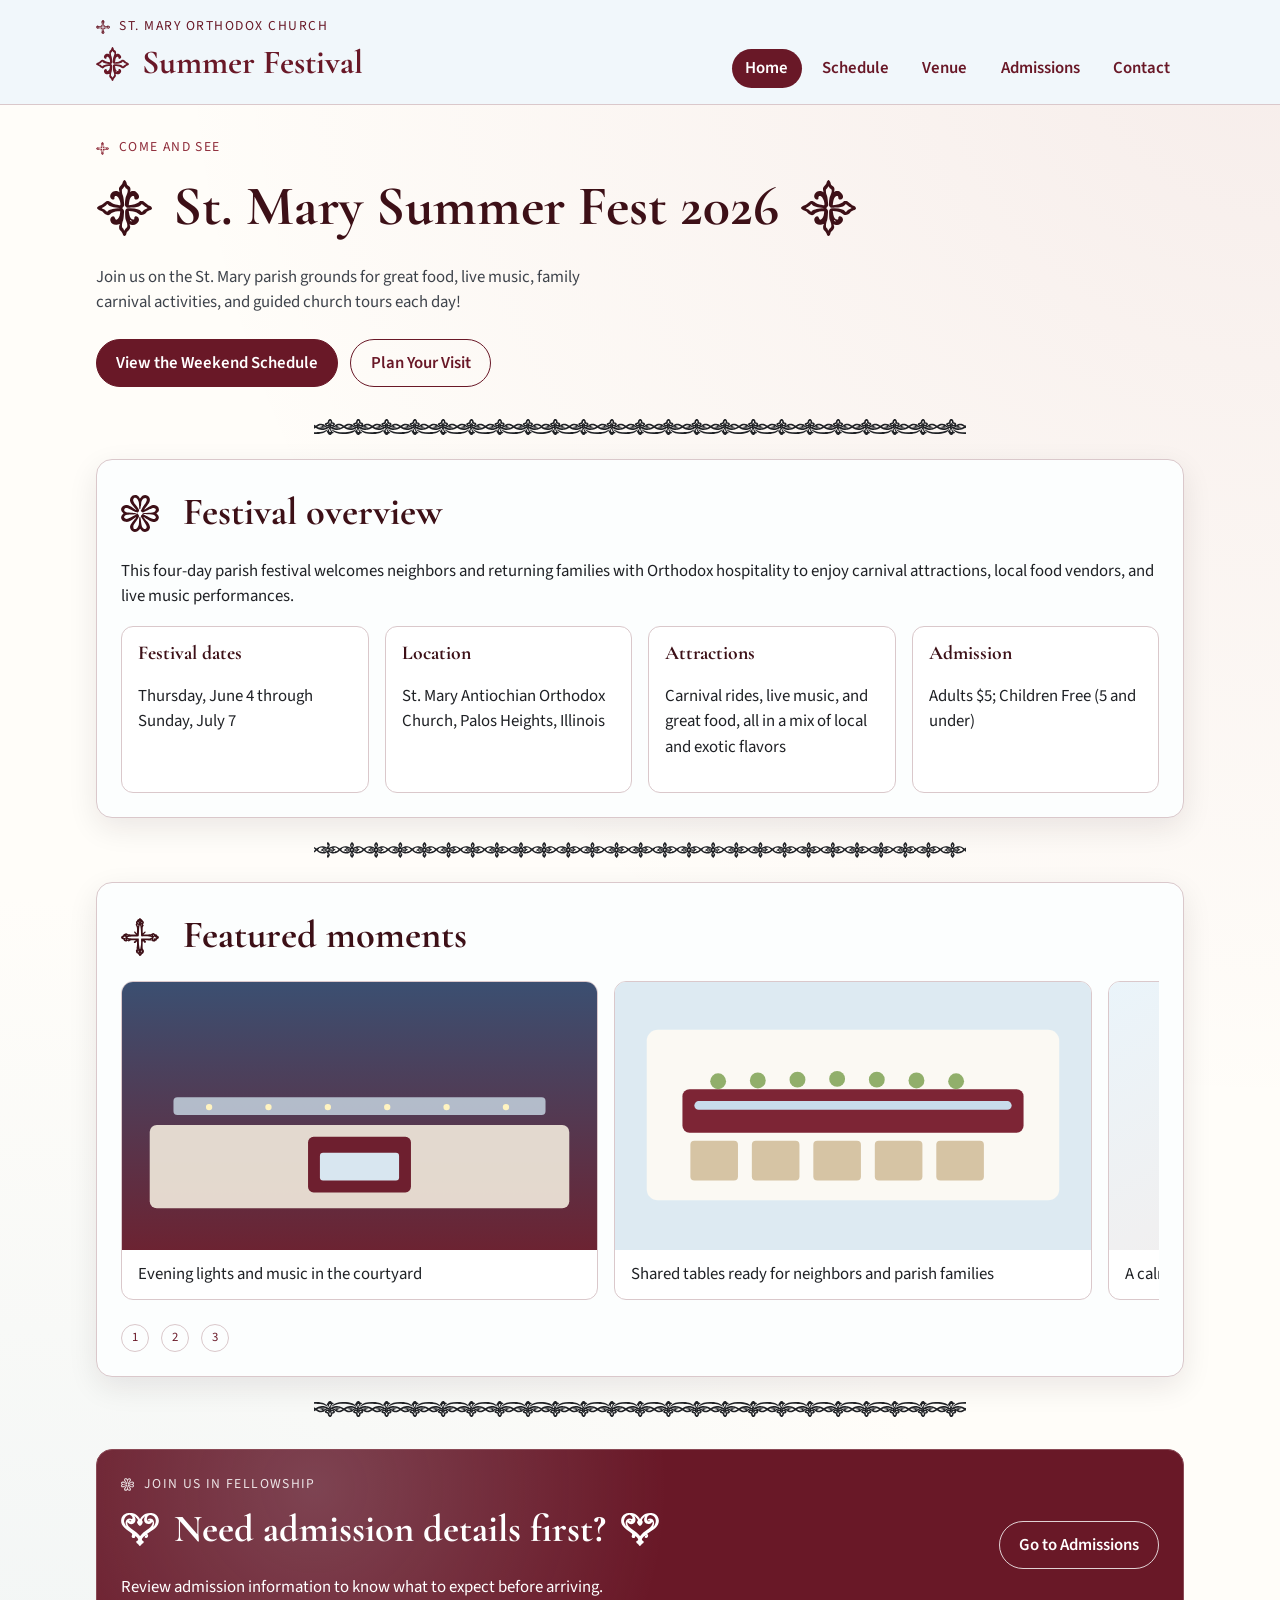
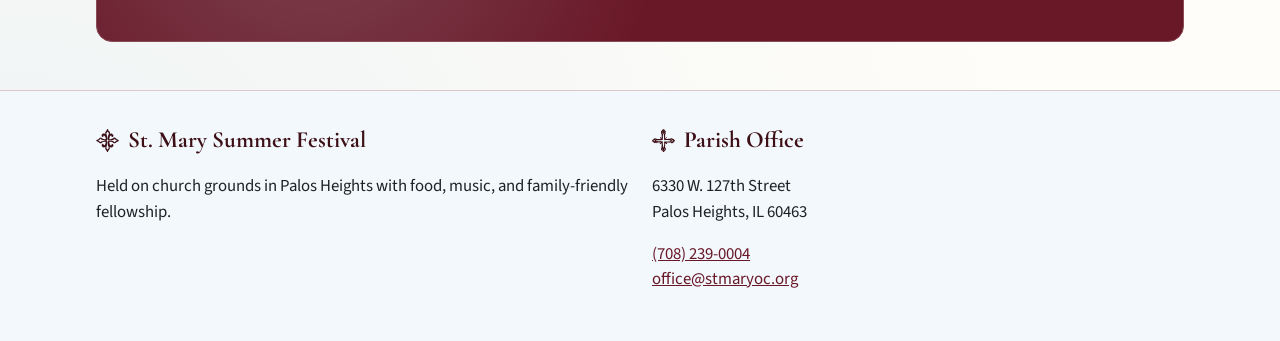
==== index.html @ a6213bba "v0.0.0: prerelease" ====
<!DOCTYPE html><html lang="en"> <head><meta charset="UTF-8"><meta name="viewport" content="width=device-width, initial-scale=1"><meta name="description" content="St. Mary Summer Festival in Orange County with food, music, and family activities."><title>St. Mary Summer Festival</title><link rel="stylesheet" href="/_astro/admissions.CMeT0r4Z.css"></head> <body> <a class="skip-link" href="#main-content">Skip to main content</a> <header class="site-header"> <div class="shell header-shell"> <a href="/" class="brand-lockup"> <span class="brand-kicker text-flourish text-flourish--prefix-only text-flourish--cross ornament-role-muted">
St. Mary Orthodox Church
</span> <span class="brand-name text-flourish text-flourish--prefix-only text-flourish--fleur">Summer Festival</span> </a> <nav aria-label="Primary navigation"> <ul class="site-nav"> <li> <a href="/" class="nav-link is-active"> Home </a> </li><li> <a href="/schedule/" class="nav-link"> Schedule </a> </li><li> <a href="/venue/" class="nav-link"> Venue </a> </li><li> <a href="/admissions/" class="nav-link"> Admissions </a> </li><li> <a href="/contact/" class="nav-link"> Contact </a> </li> </ul> </nav> </div> </header> <main id="main-content" class="page-shell">  <section class="page-hero"> <p class="eyebrow text-flourish text-flourish--prefix-only text-flourish--cross ornament-role-muted"> Come and See </p> <h1 class="text-flourish text-flourish--fleur">St. Mary Summer Fest 2026</h1> <p class="hero-copy">Join us on the St. Mary parish grounds for great food, live music, family carnival activities, and guided church tours each day!</p> <div class="button-row"> <a class="button" href="/schedule/">View the Weekend Schedule</a> <a class="button button-secondary" href="/venue/"> Plan Your Visit </a> </div> </section> <hr class="section-rule section-rule--fleur ornament-role-muted"> <section class="section-card" aria-labelledby="home-overview-heading"> <h2 id="home-overview-heading" class="text-flourish text-flourish--prefix-only text-flourish--flower"> Festival overview </h2> <p>This four-day parish festival welcomes neighbors and returning families with Orthodox hospitality to enjoy carnival attractions, local food vendors, and live music performances.</p> <div class="fact-grid"> <div> <h3>Festival dates</h3> <p>Thursday, June 4 through Sunday, July 7</p> </div><div> <h3>Location</h3> <p>St. Mary Antiochian Orthodox Church, Palos Heights, Illinois</p> </div><div> <h3>Attractions</h3> <p>Carnival rides, live music, and great food, all in a mix of local and exotic flavors</p> </div><div> <h3>Admission</h3> <p>Adults $5; Children Free (5 and under)</p> </div> </div> </section> <hr class="section-rule section-rule--cross"> <section class="section-card" aria-labelledby="home-carousel-heading"> <h2 id="home-carousel-heading" class="text-flourish text-flourish--prefix-only text-flourish--cross">
Featured moments
</h2> <section aria-label="Festival image highlights" class="carousel-block"> <div class="carousel-track"> <figure class="carousel-slide" id="slide-1"> <img src="/images/carousel-evening-lights.svg" alt="Warm evening lights over the parish courtyard" loading="eager" decoding="async" width="1200" height="675"> <figcaption>Evening lights and music in the courtyard</figcaption> </figure><figure class="carousel-slide" id="slide-2"> <img src="/images/carousel-community-table.svg" alt="Long communal table ready for guests" loading="lazy" decoding="async" width="1200" height="675"> <figcaption>Shared tables ready for neighbors and parish families</figcaption> </figure><figure class="carousel-slide" id="slide-3"> <img src="/images/carousel-procession-way.svg" alt="Decorated walkway leading toward the church entrance" loading="lazy" decoding="async" width="1200" height="675"> <figcaption>A calm processional path between festival areas</figcaption> </figure> </div> <ol class="carousel-dots"> <li> <a href="#slide-1" aria-label="View slide 1"> 1 </a> </li><li> <a href="#slide-2" aria-label="View slide 2"> 2 </a> </li><li> <a href="#slide-3" aria-label="View slide 3"> 3 </a> </li> </ol> </section> </section> <hr class="section-rule section-rule--fleur-inverted ornament-role-muted"> <section class="cta-band" aria-label="Hospitality invitation"> <div> <p class="eyebrow text-flourish text-flourish--prefix-only text-flourish--flower ornament-role-inverse">
Join us in fellowship
</p> <h2 class="text-flourish text-flourish--heart ornament-role-inverse">Need admission details first?</h2> <p>Review admission information to know what to expect before arriving.</p> </div> <a class="button button-light" href="/admissions/">Go to Admissions</a> </section>  </main> <footer class="site-footer"> <div class="shell footer-shell"> <section> <h2 class="text-flourish text-flourish--prefix-only text-flourish--fleur">St. Mary Summer Festival</h2> <p>Held on church grounds in Palos Heights with food, music, and family-friendly fellowship.</p> </section> <section> <h2 class="text-flourish text-flourish--prefix-only text-flourish--cross">Parish Office</h2> <p> 6330 W. 127th Street <br> Palos Heights, IL 60463 </p> <p> <a href="tel:7082390004">(708) 239-0004</a><br> <a href="mailto:office@stmaryoc.org">office@stmaryoc.org</a> </p> </section> </div> </footer> </body></html>
---- _astro/admissions.CMeT0r4Z.css ----
@font-face{font-family:Cormorant Garamond;src:url(/fonts/cormorant-garamond-600-latin.woff2) format("woff2");font-display:swap;font-style:normal;font-weight:600}@font-face{font-family:Cormorant Garamond;src:url(/fonts/cormorant-garamond-700-latin.woff2) format("woff2");font-display:swap;font-style:normal;font-weight:700}@font-face{font-family:"Source Sans 3";src:url(/fonts/source-sans-3-400-latin.woff2) format("woff2");font-display:swap;font-style:normal;font-weight:400}@font-face{font-family:"Source Sans 3";src:url(/fonts/source-sans-3-600-latin.woff2) format("woff2");font-display:swap;font-style:normal;font-weight:600}:root{--color-burgundy-900: #3d1017;--color-burgundy-700: #691827;--color-burgundy-500: #8f2d3b;--color-sky-300: #c7dde9;--color-sky-200: #deecf4;--color-sky-100: #edf5fa;--color-ink-900: #1f2125;--color-ink-700: #3e434b;--color-parchment: #fffdf9;--color-border: #dac8cb;--shadow-soft: 0 10px 30px rgba(35, 14, 20, .09);--radius-lg: 1rem;--radius-md: .75rem;--space-1: .4rem;--space-2: .75rem;--space-3: 1rem;--space-4: 1.5rem;--space-5: 2rem;--space-6: 3rem;--shell-width: min(68rem, calc(100% - 2rem) );--font-heading: "Cormorant Garamond", "Times New Roman", serif;--font-body: "Source Sans 3", "Segoe UI", sans-serif;--ornament-color-default: currentColor;--ornament-color-muted: color-mix(in srgb, var(--color-burgundy-500) 72%, white);--ornament-color-inverse: rgba(255, 255, 255, .92);--flourish-size-target: 1em;--flourish-size-min: .85em;--flourish-size-max: 1.15em;--flourish-space-prefix: .38em;--flourish-space-suffix: .38em}*{box-sizing:border-box}body{margin:0;color:var(--color-ink-900);font-family:var(--font-body);font-size:1.05rem;line-height:1.5;background:radial-gradient(circle at top right,rgba(143,45,59,.08),transparent 48%),radial-gradient(circle at 0% 100%,rgba(199,221,233,.3),transparent 45%),var(--color-parchment)}h1,h2,h3{margin-top:0;color:var(--color-burgundy-900);font-family:var(--font-heading);line-height:1.1}h1{font-size:clamp(2rem,7vw,3.5rem);margin-bottom:var(--space-2)}h2{font-size:clamp(1.65rem,4vw,2.4rem);margin-bottom:var(--space-3)}a{color:var(--color-burgundy-700)}a:hover{color:var(--color-burgundy-900)}a:focus-visible,button:focus-visible{outline:3px solid var(--color-sky-300);outline-offset:3px}.skip-link{position:absolute;top:-12rem;left:var(--space-3);z-index:100;padding:var(--space-2) var(--space-3);color:#fff;background:var(--color-burgundy-700)}.skip-link:focus-visible{top:var(--space-3)}.shell{width:var(--shell-width);margin-inline:auto}.site-header{border-bottom:1px solid var(--color-border);background:color-mix(in srgb,var(--color-sky-100) 80%,white)}.header-shell{display:flex;flex-direction:column;gap:var(--space-3);padding-block:var(--space-3)}.brand-lockup{display:inline-flex;flex-direction:column;gap:.1rem;text-decoration:none}.brand-kicker{font-size:.85rem;letter-spacing:.11em;text-transform:uppercase}.brand-name{font-family:var(--font-heading);font-size:clamp(1.5rem,5vw,2.1rem);font-weight:700}.site-nav{display:flex;gap:var(--space-1);flex-wrap:wrap;margin:0;padding:0;list-style:none}.nav-link{display:inline-block;border-radius:999px;padding:.45rem .85rem;font-weight:600;text-decoration:none}.nav-link.is-active{color:#fff;background:var(--color-burgundy-700)}.page-shell{width:var(--shell-width);margin-inline:auto;padding-block:var(--space-5) var(--space-6)}.page-hero{margin-bottom:var(--space-5)}.eyebrow{margin:0 0 var(--space-1);color:var(--color-burgundy-500);letter-spacing:.1em;font-size:.85rem;text-transform:uppercase}.ornament-role-default{--ornament-color: var(--ornament-color-default)}.ornament-role-muted{--ornament-color: var(--ornament-color-muted)}.ornament-role-inverse{--ornament-color: var(--ornament-color-inverse)}.text-flourish{--ornament-color: var(--ornament-color-default);--flourish-icon-prefix: url(/images/fleur-icon.svg);--flourish-icon-suffix: var(--flourish-icon-prefix);line-height:inherit}.text-flourish:before,.text-flourish:after{content:none}@supports ((-webkit-mask-image: url()) or (mask-image: url())){.text-flourish:before,.text-flourish:after{content:"";display:inline-block;width:clamp(var(--flourish-size-min),var(--flourish-size-target),var(--flourish-size-max));height:clamp(var(--flourish-size-min),var(--flourish-size-target),var(--flourish-size-max));background-color:var(--ornament-color);-webkit-mask-position:center;-webkit-mask-repeat:no-repeat;-webkit-mask-size:contain;mask-position:center;mask-repeat:no-repeat;mask-size:contain;vertical-align:sub}.text-flourish:before{margin-inline-end:var(--flourish-space-prefix);-webkit-mask-image:var(--flourish-icon-prefix);mask-image:var(--flourish-icon-prefix)}.text-flourish:after{margin-inline-start:var(--flourish-space-suffix);-webkit-mask-image:var(--flourish-icon-suffix);mask-image:var(--flourish-icon-suffix)}}.text-flourish--prefix-only:after{content:none}.text-flourish--cross{--flourish-icon-prefix: url(/images/cross-icon.svg);--flourish-icon-suffix: var(--flourish-icon-prefix)}.text-flourish--fleur{--flourish-icon-prefix: url(/images/fleur-icon.svg);--flourish-icon-suffix: var(--flourish-icon-prefix)}.text-flourish--flower{--flourish-icon-prefix: url(/images/flower-icon.svg);--flourish-icon-suffix: var(--flourish-icon-prefix)}.text-flourish--heart{--flourish-icon-prefix: url(/images/heart-icon.svg);--flourish-icon-suffix: var(--flourish-icon-prefix)}.hero-copy{max-width:65ch;color:var(--color-ink-700)}.button-row{display:flex;flex-wrap:wrap;gap:var(--space-2);margin-top:var(--space-4)}.button{display:inline-flex;align-items:center;justify-content:center;border-radius:999px;padding:.65rem 1.2rem;border:1px solid var(--color-burgundy-700);color:#fff;background:var(--color-burgundy-700);text-decoration:none;font-weight:600}.button.button-secondary{background:transparent;color:var(--color-burgundy-700)}.button.button-light{border-color:#fffc;color:#fff;background:transparent}.section-card{border:1px solid var(--color-border);border-radius:var(--radius-lg);padding:var(--space-4);margin-bottom:var(--space-4);background:color-mix(in srgb,white 85%,var(--color-sky-100));box-shadow:var(--shadow-soft)}.section-rule{--ornament-color: var(--ornament-color-default);--section-rule-image: url(/images/fleur-rule.svg);--section-rule-scale-y: 1;--section-rule-min-width: 72%;--section-rule-target-width: 82%;--section-rule-max-width: 92%;--section-rule-band-height: clamp(.65rem, 1.6vw, 1rem);display:block;position:relative;width:clamp(var(--section-rule-min-width),var(--section-rule-target-width),var(--section-rule-max-width));margin:clamp(var(--space-3),3vw,var(--space-4)) auto;padding:0;border:0;border-block-start:0;height:var(--section-rule-band-height);overflow:hidden;background:transparent;appearance:none;-webkit-appearance:none}.section-rule:before{content:none}@supports ((-webkit-mask-image: url()) or (mask-image: url())){.section-rule:before{content:"";display:block;width:100%;height:100%;background-color:var(--ornament-color);-webkit-mask-image:var(--section-rule-image);-webkit-mask-position:center center;-webkit-mask-repeat:repeat-x;-webkit-mask-size:auto 100%;mask-image:var(--section-rule-image);mask-position:center center;mask-repeat:repeat-x;mask-size:auto 100%;transform:scaleY(var(--section-rule-scale-y));transform-origin:center;pointer-events:none}}.section-rule--cross{--section-rule-image: url(/images/cross-rule.svg)}.section-rule--fleur{--section-rule-image: url(/images/fleur-rule.svg)}.section-rule--fleur-inverted{--section-rule-image: url(/images/fleur-rule.svg);--section-rule-scale-y: -1}.section-rule--decorative{margin-block:var(--space-3)}.fact-grid,.cards-grid,.pricing-grid,.contact-grid{display:grid;gap:var(--space-3)}.cards-grid article,.fact-grid div,.pricing-grid article,.contact-grid article{border:1px solid var(--color-border);border-radius:var(--radius-md);padding:var(--space-3);background:#fff}.timeline{list-style:none;padding:0;margin:0}.timeline-entry{display:grid;grid-template-columns:8rem minmax(0,1fr);column-gap:var(--space-2);row-gap:var(--space-1);padding-block:var(--space-2)}.timeline-entry-time{grid-column:1;grid-row:1}.timeline-entry-title{grid-column:2;grid-row:1;margin:0}.timeline-entry-description{grid-column:1 / -1;grid-row:2;margin:0}.timeline-entry--with-separator{border-bottom:1px solid var(--color-border)}.timeline time{font-weight:600;color:var(--color-burgundy-700)}.carousel-track{display:grid;grid-auto-flow:column;grid-auto-columns:minmax(88%,1fr);gap:var(--space-3);overflow-x:auto;padding-bottom:var(--space-2);scroll-snap-type:x mandatory}.carousel-slide{margin:0;border-radius:var(--radius-md);overflow:hidden;background:#fff;border:1px solid var(--color-border);scroll-snap-align:start}.carousel-slide img{display:block;width:100%;height:auto}.carousel-slide figcaption{padding:var(--space-2) var(--space-3)}.carousel-dots{display:flex;gap:var(--space-2);list-style:none;margin:var(--space-2) 0 0;padding:0}.carousel-dots a{display:inline-flex;align-items:center;justify-content:center;width:1.75rem;height:1.75rem;border:1px solid var(--color-border);border-radius:999px;font-size:.8rem;text-decoration:none}.venue-address-layout{display:grid;gap:var(--space-3)}.venue-address-link{color:inherit}.venue-map-pane{position:relative;border:1px solid var(--color-border);border-radius:var(--radius-md);overflow:hidden;min-height:18rem;background:#fff}.venue-map-pane iframe{display:block;width:100%;min-height:18rem;border:0}.venue-map-pane-link{position:absolute;inset:0;z-index:1;overflow:hidden;text-indent:200%;white-space:nowrap}.venue-map-pane-link:focus-visible{outline:3px solid var(--color-burgundy-700);outline-offset:-3px}.parking-visual{width:100%;height:auto;border-radius:var(--radius-md);border:1px solid var(--color-border)}.cta-band{display:flex;flex-direction:column;gap:var(--space-3);justify-content:space-between;margin-top:var(--space-5);border-radius:var(--radius-lg);border:1px solid #8a4a56;padding:var(--space-4);color:#fff;background:radial-gradient(circle at 20% 20%,rgba(199,221,233,.22),transparent 40%),var(--color-burgundy-700)}.cta-band h2{color:#fff}.cta-band .eyebrow{color:#ffffffdb}.site-footer{border-top:1px solid var(--color-border);background:color-mix(in srgb,var(--color-sky-100) 70%,white)}.footer-shell{display:grid;gap:var(--space-4);padding-block:var(--space-5)}.footer-shell h2{margin-bottom:var(--space-2);font-size:1.45rem}@media(min-width:48rem){.header-shell{flex-direction:row;justify-content:space-between;align-items:end}.fact-grid,.cards-grid,.pricing-grid,.contact-grid,.footer-shell{grid-template-columns:repeat(2,minmax(0,1fr))}.carousel-track{grid-auto-columns:minmax(46%,1fr)}.cta-band{flex-direction:row;align-items:center}.section-rule{--section-rule-min-width: 48%;--section-rule-target-width: 60%;--section-rule-max-width: 72%}.timeline-entry-description{grid-column:2}}@media(min-width:70rem){.cards-grid{grid-template-columns:repeat(3,minmax(0,1fr))}.fact-grid,.pricing-grid{grid-template-columns:repeat(4,minmax(0,1fr))}.venue-address-layout{grid-template-columns:repeat(2,minmax(0,1fr));align-items:start}}
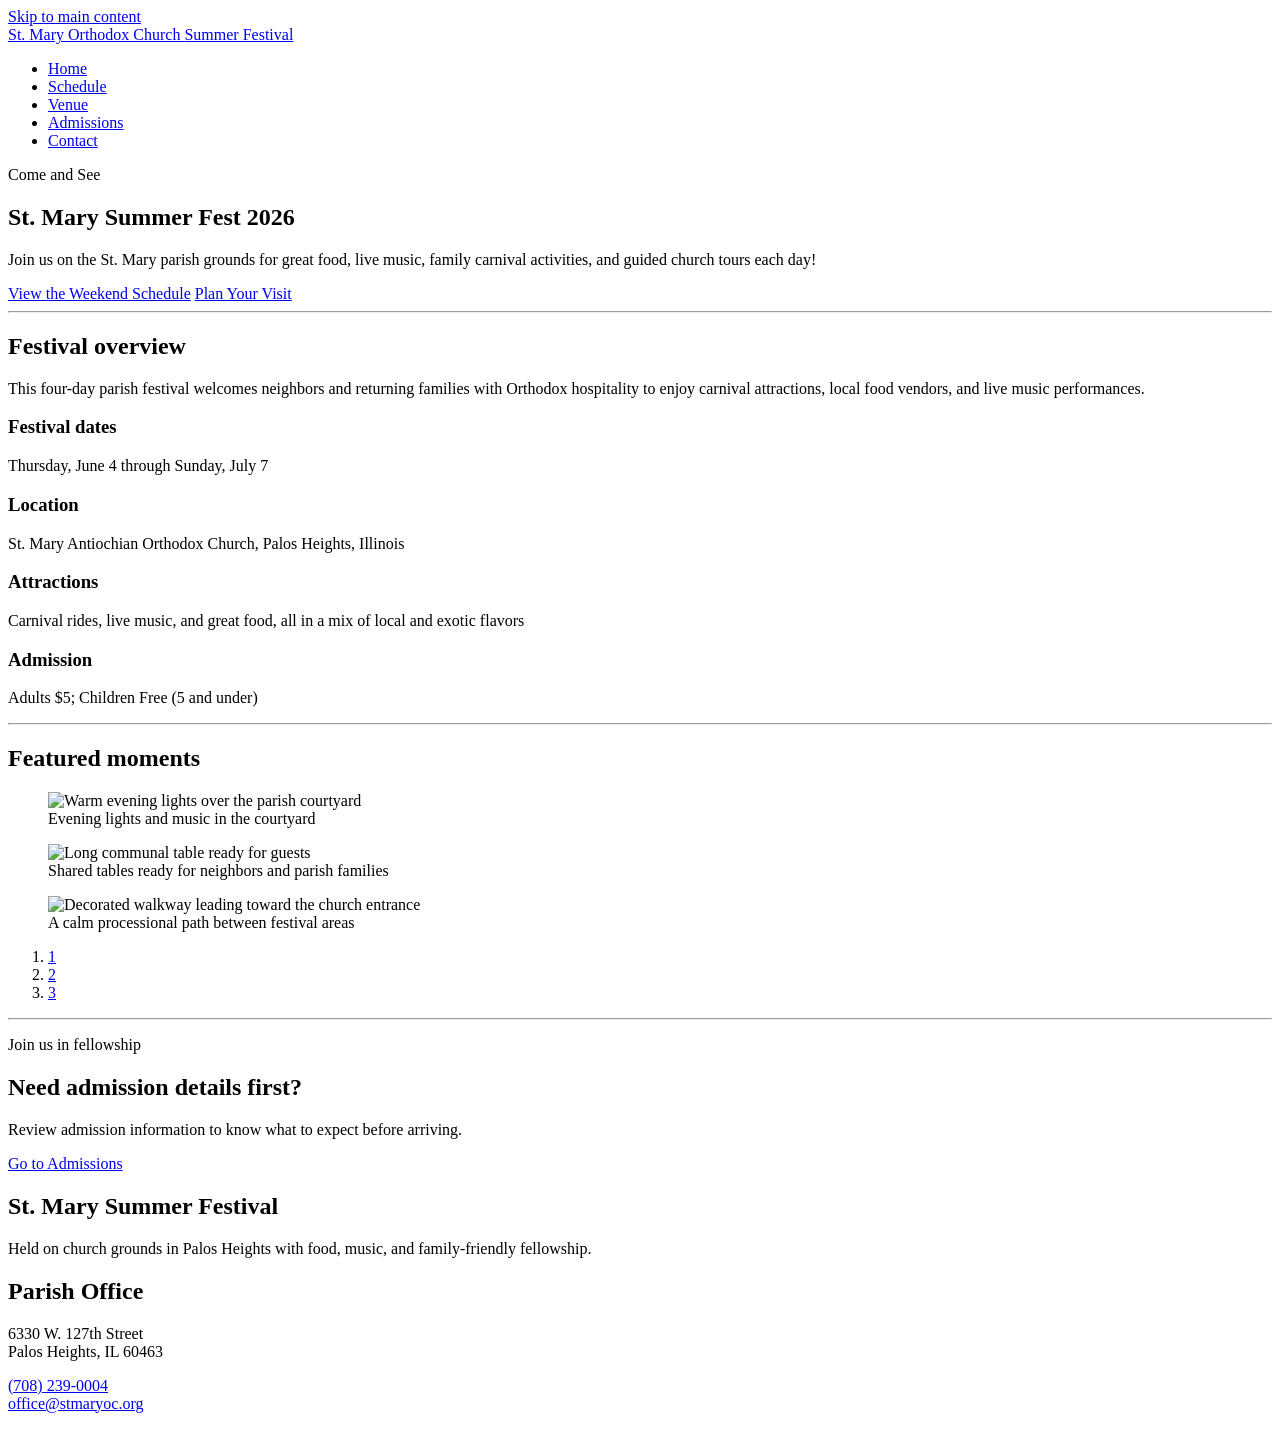
==== commit d35cfe2e: "v0.0.1: add support for /festival/ base path" ====
--- a/index.html
+++ b/index.html
@@ -1,7 +1,7 @@
-<!DOCTYPE html><html lang="en"> <head><meta charset="UTF-8"><meta name="viewport" content="width=device-width, initial-scale=1"><meta name="description" content="St. Mary Summer Festival in Orange County with food, music, and family activities."><title>St. Mary Summer Festival</title><link rel="stylesheet" href="/_astro/admissions.CMeT0r4Z.css"></head> <body> <a class="skip-link" href="#main-content">Skip to main content</a> <header class="site-header"> <div class="shell header-shell"> <a href="/" class="brand-lockup"> <span class="brand-kicker text-flourish text-flourish--prefix-only text-flourish--cross ornament-role-muted">
+<!DOCTYPE html><html lang="en"> <head><meta charset="UTF-8"><meta name="viewport" content="width=device-width, initial-scale=1"><meta name="description" content="St. Mary Summer Festival in Orange County with food, music, and family activities."><title>St. Mary Summer Festival</title><link rel="stylesheet" href="/festival/_astro/admissions.CZSswvPz.css"></head> <body> <a class="skip-link" href="#main-content">Skip to main content</a> <header class="site-header"> <div class="shell header-shell"> <a href="/festival/" class="brand-lockup"> <span class="brand-kicker text-flourish text-flourish--prefix-only text-flourish--cross ornament-role-muted">
 St. Mary Orthodox Church
-</span> <span class="brand-name text-flourish text-flourish--prefix-only text-flourish--fleur">Summer Festival</span> </a> <nav aria-label="Primary navigation"> <ul class="site-nav"> <li> <a href="/" class="nav-link is-active"> Home </a> </li><li> <a href="/schedule/" class="nav-link"> Schedule </a> </li><li> <a href="/venue/" class="nav-link"> Venue </a> </li><li> <a href="/admissions/" class="nav-link"> Admissions </a> </li><li> <a href="/contact/" class="nav-link"> Contact </a> </li> </ul> </nav> </div> </header> <main id="main-content" class="page-shell">  <section class="page-hero"> <p class="eyebrow text-flourish text-flourish--prefix-only text-flourish--cross ornament-role-muted"> Come and See </p> <h1 class="text-flourish text-flourish--fleur">St. Mary Summer Fest 2026</h1> <p class="hero-copy">Join us on the St. Mary parish grounds for great food, live music, family carnival activities, and guided church tours each day!</p> <div class="button-row"> <a class="button" href="/schedule/">View the Weekend Schedule</a> <a class="button button-secondary" href="/venue/"> Plan Your Visit </a> </div> </section> <hr class="section-rule section-rule--fleur ornament-role-muted"> <section class="section-card" aria-labelledby="home-overview-heading"> <h2 id="home-overview-heading" class="text-flourish text-flourish--prefix-only text-flourish--flower"> Festival overview </h2> <p>This four-day parish festival welcomes neighbors and returning families with Orthodox hospitality to enjoy carnival attractions, local food vendors, and live music performances.</p> <div class="fact-grid"> <div> <h3>Festival dates</h3> <p>Thursday, June 4 through Sunday, July 7</p> </div><div> <h3>Location</h3> <p>St. Mary Antiochian Orthodox Church, Palos Heights, Illinois</p> </div><div> <h3>Attractions</h3> <p>Carnival rides, live music, and great food, all in a mix of local and exotic flavors</p> </div><div> <h3>Admission</h3> <p>Adults $5; Children Free (5 and under)</p> </div> </div> </section> <hr class="section-rule section-rule--cross"> <section class="section-card" aria-labelledby="home-carousel-heading"> <h2 id="home-carousel-heading" class="text-flourish text-flourish--prefix-only text-flourish--cross">
+</span> <span class="brand-name text-flourish text-flourish--prefix-only text-flourish--fleur">Summer Festival</span> </a> <nav aria-label="Primary navigation"> <ul class="site-nav"> <li> <a href="/festival/" class="nav-link is-active"> Home </a> </li><li> <a href="/festival/schedule/" class="nav-link"> Schedule </a> </li><li> <a href="/festival/venue/" class="nav-link"> Venue </a> </li><li> <a href="/festival/admissions/" class="nav-link"> Admissions </a> </li><li> <a href="/festival/contact/" class="nav-link"> Contact </a> </li> </ul> </nav> </div> </header> <main id="main-content" class="page-shell">  <section class="page-hero"> <p class="eyebrow text-flourish text-flourish--prefix-only text-flourish--cross ornament-role-muted"> Come and See </p> <h1 class="text-flourish text-flourish--fleur">St. Mary Summer Fest 2026</h1> <p class="hero-copy">Join us on the St. Mary parish grounds for great food, live music, family carnival activities, and guided church tours each day!</p> <div class="button-row"> <a class="button" href="/festival/schedule/">View the Weekend Schedule</a> <a class="button button-secondary" href="/festival/venue/"> Plan Your Visit </a> </div> </section> <hr class="section-rule section-rule--fleur ornament-role-muted"> <section class="section-card" aria-labelledby="home-overview-heading"> <h2 id="home-overview-heading" class="text-flourish text-flourish--prefix-only text-flourish--flower"> Festival overview </h2> <p>This four-day parish festival welcomes neighbors and returning families with Orthodox hospitality to enjoy carnival attractions, local food vendors, and live music performances.</p> <div class="fact-grid"> <div> <h3>Festival dates</h3> <p>Thursday, June 4 through Sunday, July 7</p> </div><div> <h3>Location</h3> <p>St. Mary Antiochian Orthodox Church, Palos Heights, Illinois</p> </div><div> <h3>Attractions</h3> <p>Carnival rides, live music, and great food, all in a mix of local and exotic flavors</p> </div><div> <h3>Admission</h3> <p>Adults $5; Children Free (5 and under)</p> </div> </div> </section> <hr class="section-rule section-rule--cross"> <section class="section-card" aria-labelledby="home-carousel-heading"> <h2 id="home-carousel-heading" class="text-flourish text-flourish--prefix-only text-flourish--cross">
 Featured moments
-</h2> <section aria-label="Festival image highlights" class="carousel-block"> <div class="carousel-track"> <figure class="carousel-slide" id="slide-1"> <img src="/images/carousel-evening-lights.svg" alt="Warm evening lights over the parish courtyard" loading="eager" decoding="async" width="1200" height="675"> <figcaption>Evening lights and music in the courtyard</figcaption> </figure><figure class="carousel-slide" id="slide-2"> <img src="/images/carousel-community-table.svg" alt="Long communal table ready for guests" loading="lazy" decoding="async" width="1200" height="675"> <figcaption>Shared tables ready for neighbors and parish families</figcaption> </figure><figure class="carousel-slide" id="slide-3"> <img src="/images/carousel-procession-way.svg" alt="Decorated walkway leading toward the church entrance" loading="lazy" decoding="async" width="1200" height="675"> <figcaption>A calm processional path between festival areas</figcaption> </figure> </div> <ol class="carousel-dots"> <li> <a href="#slide-1" aria-label="View slide 1"> 1 </a> </li><li> <a href="#slide-2" aria-label="View slide 2"> 2 </a> </li><li> <a href="#slide-3" aria-label="View slide 3"> 3 </a> </li> </ol> </section> </section> <hr class="section-rule section-rule--fleur-inverted ornament-role-muted"> <section class="cta-band" aria-label="Hospitality invitation"> <div> <p class="eyebrow text-flourish text-flourish--prefix-only text-flourish--flower ornament-role-inverse">
+</h2> <section aria-label="Festival image highlights" class="carousel-block"> <div class="carousel-track"> <figure class="carousel-slide" id="slide-1"> <img src="/festival/images/carousel-evening-lights.svg" alt="Warm evening lights over the parish courtyard" loading="eager" decoding="async" width="1200" height="675"> <figcaption>Evening lights and music in the courtyard</figcaption> </figure><figure class="carousel-slide" id="slide-2"> <img src="/festival/images/carousel-community-table.svg" alt="Long communal table ready for guests" loading="lazy" decoding="async" width="1200" height="675"> <figcaption>Shared tables ready for neighbors and parish families</figcaption> </figure><figure class="carousel-slide" id="slide-3"> <img src="/festival/images/carousel-procession-way.svg" alt="Decorated walkway leading toward the church entrance" loading="lazy" decoding="async" width="1200" height="675"> <figcaption>A calm processional path between festival areas</figcaption> </figure> </div> <ol class="carousel-dots"> <li> <a href="#slide-1" aria-label="View slide 1"> 1 </a> </li><li> <a href="#slide-2" aria-label="View slide 2"> 2 </a> </li><li> <a href="#slide-3" aria-label="View slide 3"> 3 </a> </li> </ol> </section> </section> <hr class="section-rule section-rule--fleur-inverted ornament-role-muted"> <section class="cta-band" aria-label="Hospitality invitation"> <div> <p class="eyebrow text-flourish text-flourish--prefix-only text-flourish--flower ornament-role-inverse">
 Join us in fellowship
-</p> <h2 class="text-flourish text-flourish--heart ornament-role-inverse">Need admission details first?</h2> <p>Review admission information to know what to expect before arriving.</p> </div> <a class="button button-light" href="/admissions/">Go to Admissions</a> </section>  </main> <footer class="site-footer"> <div class="shell footer-shell"> <section> <h2 class="text-flourish text-flourish--prefix-only text-flourish--fleur">St. Mary Summer Festival</h2> <p>Held on church grounds in Palos Heights with food, music, and family-friendly fellowship.</p> </section> <section> <h2 class="text-flourish text-flourish--prefix-only text-flourish--cross">Parish Office</h2> <p> 6330 W. 127th Street <br> Palos Heights, IL 60463 </p> <p> <a href="tel:7082390004">(708) 239-0004</a><br> <a href="mailto:office@stmaryoc.org">office@stmaryoc.org</a> </p> </section> </div> </footer> </body></html>+</p> <h2 class="text-flourish text-flourish--heart ornament-role-inverse">Need admission details first?</h2> <p>Review admission information to know what to expect before arriving.</p> </div> <a class="button button-light" href="/festival/admissions/">Go to Admissions</a> </section>  </main> <footer class="site-footer"> <div class="shell footer-shell"> <section> <h2 class="text-flourish text-flourish--prefix-only text-flourish--fleur">St. Mary Summer Festival</h2> <p>Held on church grounds in Palos Heights with food, music, and family-friendly fellowship.</p> </section> <section> <h2 class="text-flourish text-flourish--prefix-only text-flourish--cross">Parish Office</h2> <p> 6330 W. 127th Street <br> Palos Heights, IL 60463 </p> <p> <a href="tel:7082390004">(708) 239-0004</a><br> <a href="mailto:office@stmaryoc.org">office@stmaryoc.org</a> </p> </section> </div> </footer> </body></html>
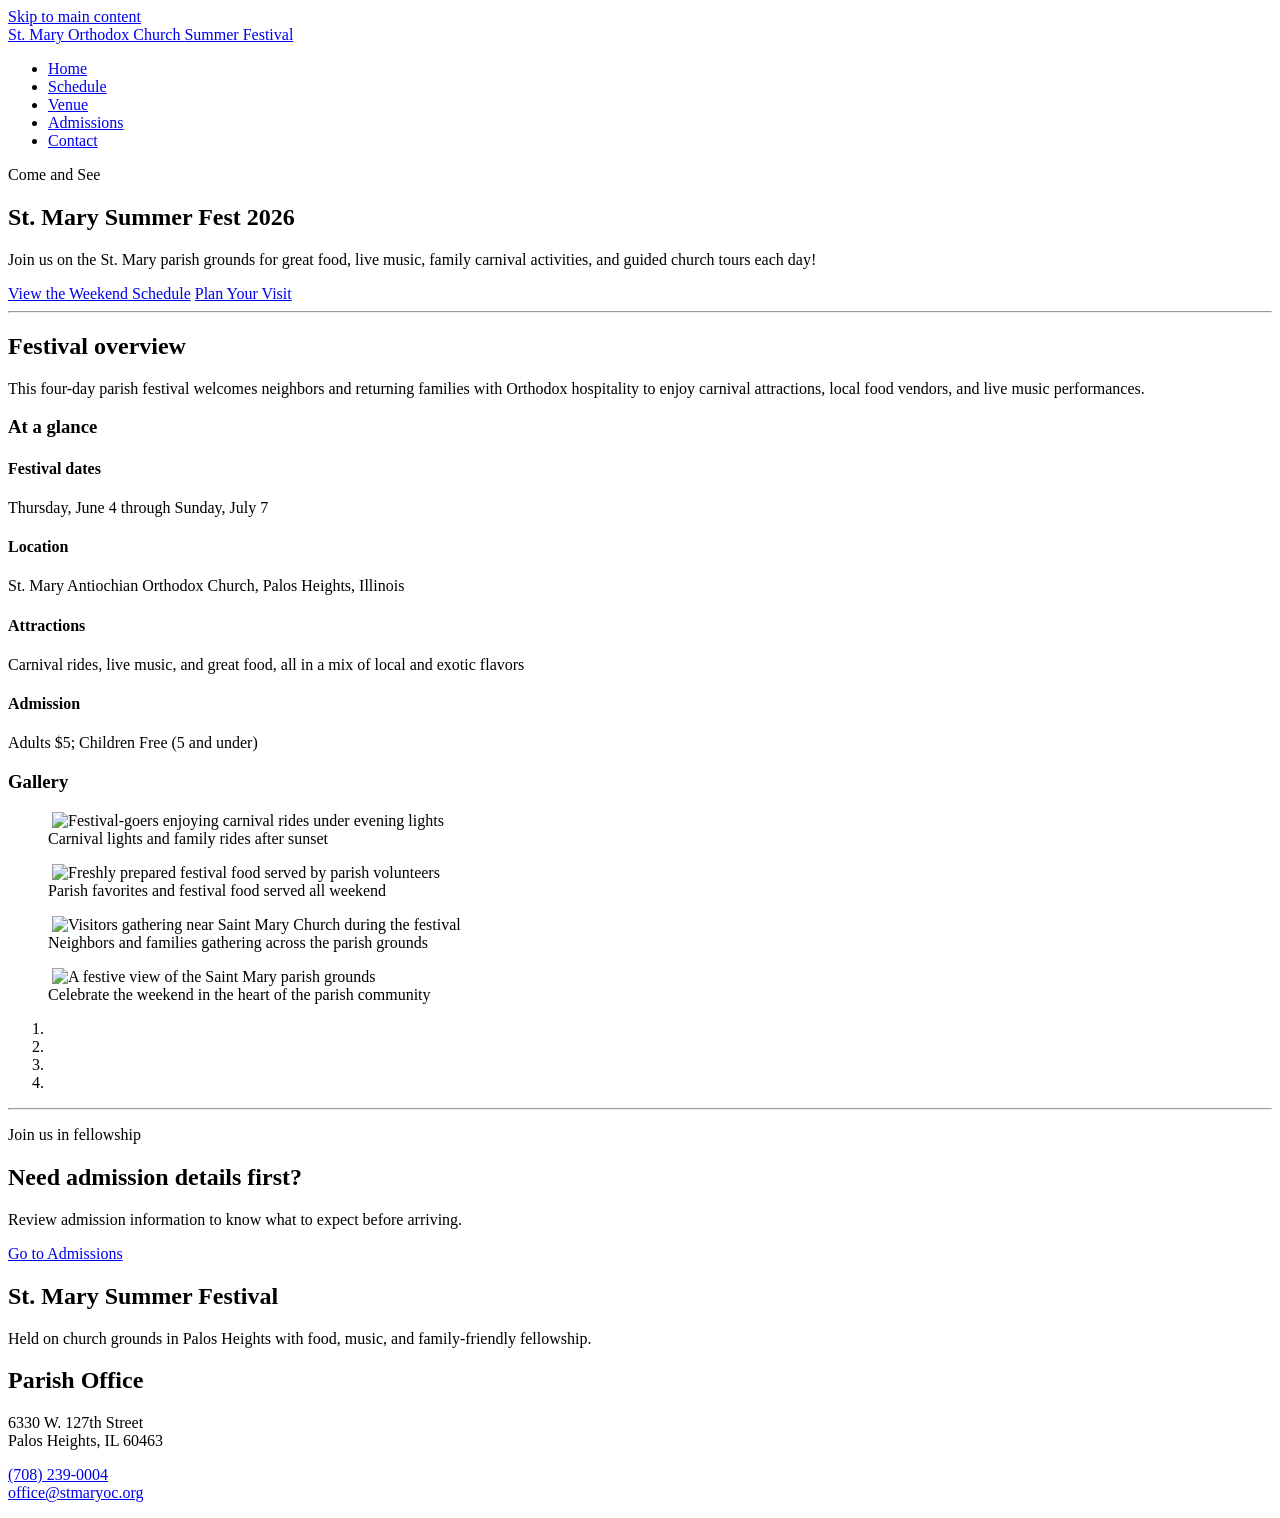
==== commit 27725824: "v0.0.2: content updates for first release" ====
--- a/index.html
+++ b/index.html
@@ -1,7 +1,212 @@
-<!DOCTYPE html><html lang="en"> <head><meta charset="UTF-8"><meta name="viewport" content="width=device-width, initial-scale=1"><meta name="description" content="St. Mary Summer Festival in Orange County with food, music, and family activities."><title>St. Mary Summer Festival</title><link rel="stylesheet" href="/festival/_astro/admissions.CZSswvPz.css"></head> <body> <a class="skip-link" href="#main-content">Skip to main content</a> <header class="site-header"> <div class="shell header-shell"> <a href="/festival/" class="brand-lockup"> <span class="brand-kicker text-flourish text-flourish--prefix-only text-flourish--cross ornament-role-muted">
+<!DOCTYPE html><html lang="en"> <head><meta charset="UTF-8"><meta name="viewport" content="width=device-width, initial-scale=1"><meta name="description" content="St. Mary Summer Festival in Orange County with food, music, and family activities."><title>St. Mary Summer Festival</title><link rel="stylesheet" href="/festival/_astro/admissions.IyOBDyh_.css"></head> <body> <a class="skip-link" href="#main-content">Skip to main content</a> <header class="site-header"> <div class="shell header-shell"> <a href="/festival/" class="brand-lockup"> <span class="brand-kicker text-flourish text-flourish--prefix-only text-flourish--cross ornament-role-muted">
 St. Mary Orthodox Church
-</span> <span class="brand-name text-flourish text-flourish--prefix-only text-flourish--fleur">Summer Festival</span> </a> <nav aria-label="Primary navigation"> <ul class="site-nav"> <li> <a href="/festival/" class="nav-link is-active"> Home </a> </li><li> <a href="/festival/schedule/" class="nav-link"> Schedule </a> </li><li> <a href="/festival/venue/" class="nav-link"> Venue </a> </li><li> <a href="/festival/admissions/" class="nav-link"> Admissions </a> </li><li> <a href="/festival/contact/" class="nav-link"> Contact </a> </li> </ul> </nav> </div> </header> <main id="main-content" class="page-shell">  <section class="page-hero"> <p class="eyebrow text-flourish text-flourish--prefix-only text-flourish--cross ornament-role-muted"> Come and See </p> <h1 class="text-flourish text-flourish--fleur">St. Mary Summer Fest 2026</h1> <p class="hero-copy">Join us on the St. Mary parish grounds for great food, live music, family carnival activities, and guided church tours each day!</p> <div class="button-row"> <a class="button" href="/festival/schedule/">View the Weekend Schedule</a> <a class="button button-secondary" href="/festival/venue/"> Plan Your Visit </a> </div> </section> <hr class="section-rule section-rule--fleur ornament-role-muted"> <section class="section-card" aria-labelledby="home-overview-heading"> <h2 id="home-overview-heading" class="text-flourish text-flourish--prefix-only text-flourish--flower"> Festival overview </h2> <p>This four-day parish festival welcomes neighbors and returning families with Orthodox hospitality to enjoy carnival attractions, local food vendors, and live music performances.</p> <div class="fact-grid"> <div> <h3>Festival dates</h3> <p>Thursday, June 4 through Sunday, July 7</p> </div><div> <h3>Location</h3> <p>St. Mary Antiochian Orthodox Church, Palos Heights, Illinois</p> </div><div> <h3>Attractions</h3> <p>Carnival rides, live music, and great food, all in a mix of local and exotic flavors</p> </div><div> <h3>Admission</h3> <p>Adults $5; Children Free (5 and under)</p> </div> </div> </section> <hr class="section-rule section-rule--cross"> <section class="section-card" aria-labelledby="home-carousel-heading"> <h2 id="home-carousel-heading" class="text-flourish text-flourish--prefix-only text-flourish--cross">
-Featured moments
-</h2> <section aria-label="Festival image highlights" class="carousel-block"> <div class="carousel-track"> <figure class="carousel-slide" id="slide-1"> <img src="/festival/images/carousel-evening-lights.svg" alt="Warm evening lights over the parish courtyard" loading="eager" decoding="async" width="1200" height="675"> <figcaption>Evening lights and music in the courtyard</figcaption> </figure><figure class="carousel-slide" id="slide-2"> <img src="/festival/images/carousel-community-table.svg" alt="Long communal table ready for guests" loading="lazy" decoding="async" width="1200" height="675"> <figcaption>Shared tables ready for neighbors and parish families</figcaption> </figure><figure class="carousel-slide" id="slide-3"> <img src="/festival/images/carousel-procession-way.svg" alt="Decorated walkway leading toward the church entrance" loading="lazy" decoding="async" width="1200" height="675"> <figcaption>A calm processional path between festival areas</figcaption> </figure> </div> <ol class="carousel-dots"> <li> <a href="#slide-1" aria-label="View slide 1"> 1 </a> </li><li> <a href="#slide-2" aria-label="View slide 2"> 2 </a> </li><li> <a href="#slide-3" aria-label="View slide 3"> 3 </a> </li> </ol> </section> </section> <hr class="section-rule section-rule--fleur-inverted ornament-role-muted"> <section class="cta-band" aria-label="Hospitality invitation"> <div> <p class="eyebrow text-flourish text-flourish--prefix-only text-flourish--flower ornament-role-inverse">
+</span> <span class="brand-name text-flourish text-flourish--prefix-only text-flourish--fleur">Summer Festival</span> </a> <nav aria-label="Primary navigation"> <ul class="site-nav"> <li> <a href="/festival/" class="nav-link is-active"> Home </a> </li><li> <a href="/festival/schedule/" class="nav-link"> Schedule </a> </li><li> <a href="/festival/venue/" class="nav-link"> Venue </a> </li><li> <a href="/festival/admissions/" class="nav-link"> Admissions </a> </li><li> <a href="/festival/contact/" class="nav-link"> Contact </a> </li> </ul> </nav> </div> </header> <main id="main-content" class="page-shell">  <section class="page-hero"> <p class="eyebrow text-flourish text-flourish--prefix-only text-flourish--cross ornament-role-muted"> Come and See </p> <h1 class="text-flourish text-flourish--fleur">St. Mary Summer Fest 2026</h1> <p class="hero-copy">Join us on the St. Mary parish grounds for great food, live music, family carnival activities, and guided church tours each day!</p> <div class="button-row"> <a class="button" href="/festival/schedule/">View the Weekend Schedule</a> <a class="button button-secondary" href="/festival/venue/"> Plan Your Visit </a> </div> </section> <hr class="section-rule section-rule--fleur ornament-role-muted"> <section class="section-card" aria-labelledby="home-overview-heading"> <h2 id="home-overview-heading" class="text-flourish text-flourish--prefix-only text-flourish--flower"> Festival overview </h2> <p>This four-day parish festival welcomes neighbors and returning families with Orthodox hospitality to enjoy carnival attractions, local food vendors, and live music performances.</p> <div class="overview-lower-subsection" aria-labelledby="home-overview-subsection-heading"> <div class="overview-lower-subsection-content"> <h3 id="home-overview-subsection-heading">At a glance</h3> <div class="fact-grid"> <div> <h4>Festival dates</h4> <p>Thursday, June 4 through Sunday, July 7</p> </div><div> <h4>Location</h4> <p>St. Mary Antiochian Orthodox Church, Palos Heights, Illinois</p> </div><div> <h4>Attractions</h4> <p>Carnival rides, live music, and great food, all in a mix of local and exotic flavors</p> </div><div> <h4>Admission</h4> <p>Adults $5; Children Free (5 and under)</p> </div> </div> </div> <div class="overview-lower-subsection-carousel" aria-labelledby="home-carousel-heading"> <h3 id="home-carousel-heading">Gallery</h3> <section aria-label="Festival image highlights" class="carousel-block" data-carousel data-carousel-interval="3000"> <div class="carousel-track" data-carousel-track tabindex="0"> <figure class="carousel-slide" id="home-carousel-slide-1" data-carousel-slide> <div class="carousel-image-frame"> <img class="carousel-image-backdrop" src="/festival/images/carousel-carnival-01.jpg" alt="" aria-hidden="true" loading="eager" decoding="async"> <img class="carousel-image" src="/festival/images/carousel-carnival-01.jpg" alt="Festival-goers enjoying carnival rides under evening lights" loading="eager" decoding="async"> </div> <figcaption>Carnival lights and family rides after sunset</figcaption> </figure><figure class="carousel-slide" id="home-carousel-slide-2" data-carousel-slide> <div class="carousel-image-frame"> <img class="carousel-image-backdrop" src="/festival/images/carousel-food-01.jpg" alt="" aria-hidden="true" loading="lazy" decoding="async"> <img class="carousel-image" src="/festival/images/carousel-food-01.jpg" alt="Freshly prepared festival food served by parish volunteers" loading="lazy" decoding="async"> </div> <figcaption>Parish favorites and festival food served all weekend</figcaption> </figure><figure class="carousel-slide" id="home-carousel-slide-3" data-carousel-slide> <div class="carousel-image-frame"> <img class="carousel-image-backdrop" src="/festival/images/carousel-church-01.jpg" alt="" aria-hidden="true" loading="lazy" decoding="async"> <img class="carousel-image" src="/festival/images/carousel-church-01.jpg" alt="Visitors gathering near Saint Mary Church during the festival" loading="lazy" decoding="async"> </div> <figcaption>Neighbors and families gathering across the parish grounds</figcaption> </figure><figure class="carousel-slide" id="home-carousel-slide-4" data-carousel-slide> <div class="carousel-image-frame"> <img class="carousel-image-backdrop" src="/festival/images/carousel-church-02.jpg" alt="" aria-hidden="true" loading="lazy" decoding="async"> <img class="carousel-image" src="/festival/images/carousel-church-02.jpg" alt="A festive view of the Saint Mary parish grounds" loading="lazy" decoding="async"> </div> <figcaption>Celebrate the weekend in the heart of the parish community</figcaption> </figure> </div> <ol class="carousel-dots"> <li> <a href="#home-carousel-slide-1" aria-label="View slide 1" aria-current="true" data-carousel-dot></a> </li><li> <a href="#home-carousel-slide-2" aria-label="View slide 2" data-carousel-dot></a> </li><li> <a href="#home-carousel-slide-3" aria-label="View slide 3" data-carousel-dot></a> </li><li> <a href="#home-carousel-slide-4" aria-label="View slide 4" data-carousel-dot></a> </li> </ol> </section> <script>
+  (() => {
+    const carousels = Array.from(document.querySelectorAll("[data-carousel]"));
+    if (carousels.length === 0) {
+      return;
+    }
+
+    const prefersReducedMotion = window.matchMedia("(prefers-reduced-motion: reduce)");
+
+    const addMotionListener = (listener) => {
+      if (typeof prefersReducedMotion.addEventListener === "function") {
+        prefersReducedMotion.addEventListener("change", listener);
+        return;
+      }
+      prefersReducedMotion.addListener(listener);
+    };
+
+    carousels.forEach((carousel) => {
+      const track = carousel.querySelector("[data-carousel-track]");
+      const slides = Array.from(carousel.querySelectorAll("[data-carousel-slide]"));
+      const dots = Array.from(carousel.querySelectorAll("[data-carousel-dot]"));
+
+      if (!(track instanceof HTMLElement) || slides.length < 2) {
+        return;
+      }
+
+      const intervalMs = Number(carousel.getAttribute("data-carousel-interval")) || 3000;
+      const passive = { passive: true };
+
+      let activeIndex = 0;
+      let autoAdvanceTimer = 0;
+      let resumeTimer = 0;
+      let autoAdvanceEnabled = !prefersReducedMotion.matches;
+      let lockedIndex = null;
+      let lockReleaseTimer = 0;
+
+      const getSlideScrollOffset = (slide) => {
+        const trackRect = track.getBoundingClientRect();
+        const slideRect = slide.getBoundingClientRect();
+        return slideRect.left - trackRect.left + track.scrollLeft;
+      };
+
+      const clearAutoAdvance = () => {
+        if (autoAdvanceTimer) {
+          window.clearInterval(autoAdvanceTimer);
+          autoAdvanceTimer = 0;
+        }
+      };
+
+      const clearResumeTimer = () => {
+        if (resumeTimer) {
+          window.clearTimeout(resumeTimer);
+          resumeTimer = 0;
+        }
+      };
+
+      const clearLockReleaseTimer = () => {
+        if (lockReleaseTimer) {
+          window.clearTimeout(lockReleaseTimer);
+          lockReleaseTimer = 0;
+        }
+      };
+
+      const clearIndexLock = () => {
+        lockedIndex = null;
+        clearLockReleaseTimer();
+      };
+
+      const lockIndex = (index) => {
+        lockedIndex = index;
+        clearLockReleaseTimer();
+        lockReleaseTimer = window.setTimeout(() => {
+          lockedIndex = null;
+          lockReleaseTimer = 0;
+        }, 900);
+      };
+
+      const updateDots = () => {
+        dots.forEach((dot, index) => {
+          dot.setAttribute("aria-current", index === activeIndex ? "true" : "false");
+        });
+      };
+
+      const goToIndex = (targetIndex) => {
+        const nextIndex = (targetIndex + slides.length) % slides.length;
+        activeIndex = nextIndex;
+        lockIndex(nextIndex);
+        track.scrollTo({
+          left: getSlideScrollOffset(slides[nextIndex]),
+          behavior: "smooth"
+        });
+        updateDots();
+      };
+
+      const syncActiveFromScroll = () => {
+        const offset = track.scrollLeft;
+
+        if (lockedIndex !== null) {
+          const targetOffset = getSlideScrollOffset(slides[lockedIndex]);
+          activeIndex = lockedIndex;
+          updateDots();
+
+          if (Math.abs(targetOffset - offset) <= 2) {
+            clearIndexLock();
+          }
+          return;
+        }
+
+        let nearestIndex = 0;
+        let nearestDistance = Number.POSITIVE_INFINITY;
+
+        slides.forEach((slide, index) => {
+          const distance = Math.abs(getSlideScrollOffset(slide) - offset);
+          if (distance < nearestDistance) {
+            nearestDistance = distance;
+            nearestIndex = index;
+          }
+        });
+
+        activeIndex = nearestIndex;
+        updateDots();
+      };
+
+      const startAutoAdvance = () => {
+        if (!autoAdvanceEnabled || document.hidden) {
+          return;
+        }
+
+        clearAutoAdvance();
+        autoAdvanceTimer = window.setInterval(() => {
+          goToIndex(activeIndex + 1);
+        }, intervalMs);
+      };
+
+      const scheduleAutoAdvanceResume = () => {
+        if (!autoAdvanceEnabled) {
+          return;
+        }
+
+        clearResumeTimer();
+        resumeTimer = window.setTimeout(() => {
+          startAutoAdvance();
+        }, intervalMs);
+      };
+
+      const pauseThenResume = () => {
+        clearAutoAdvance();
+        scheduleAutoAdvanceResume();
+      };
+
+      const onManualInteraction = () => {
+        clearIndexLock();
+        pauseThenResume();
+      };
+
+      dots.forEach((dot, index) => {
+        dot.addEventListener("click", (event) => {
+          event.preventDefault();
+          goToIndex(index);
+          pauseThenResume();
+        });
+
+        dot.addEventListener("focus", () => {
+          clearAutoAdvance();
+        });
+      });
+
+      track.addEventListener("scroll", syncActiveFromScroll, passive);
+      track.addEventListener("pointerdown", onManualInteraction, passive);
+      track.addEventListener("touchstart", onManualInteraction, passive);
+      track.addEventListener("wheel", onManualInteraction, passive);
+
+      carousel.addEventListener("mouseenter", clearAutoAdvance);
+      carousel.addEventListener("mouseleave", scheduleAutoAdvanceResume);
+      carousel.addEventListener("focusin", clearAutoAdvance);
+      carousel.addEventListener("focusout", (event) => {
+        const nextFocused = event.relatedTarget;
+        if (nextFocused instanceof Node && carousel.contains(nextFocused)) {
+          return;
+        }
+        scheduleAutoAdvanceResume();
+      });
+
+      document.addEventListener("visibilitychange", () => {
+        if (document.hidden) {
+          clearIndexLock();
+          clearAutoAdvance();
+          return;
+        }
+        scheduleAutoAdvanceResume();
+      });
+
+      addMotionListener((event) => {
+        autoAdvanceEnabled = !event.matches;
+        if (!autoAdvanceEnabled) {
+          clearIndexLock();
+          clearAutoAdvance();
+          clearResumeTimer();
+          return;
+        }
+        scheduleAutoAdvanceResume();
+      });
+
+      updateDots();
+      startAutoAdvance();
+    });
+  })();
+</script> </div> </div> </section> <hr class="section-rule section-rule--fleur-inverted ornament-role-muted"> <section class="cta-band" aria-label="Hospitality invitation"> <div> <p class="eyebrow text-flourish text-flourish--prefix-only text-flourish--flower ornament-role-inverse">
 Join us in fellowship
 </p> <h2 class="text-flourish text-flourish--heart ornament-role-inverse">Need admission details first?</h2> <p>Review admission information to know what to expect before arriving.</p> </div> <a class="button button-light" href="/festival/admissions/">Go to Admissions</a> </section>  </main> <footer class="site-footer"> <div class="shell footer-shell"> <section> <h2 class="text-flourish text-flourish--prefix-only text-flourish--fleur">St. Mary Summer Festival</h2> <p>Held on church grounds in Palos Heights with food, music, and family-friendly fellowship.</p> </section> <section> <h2 class="text-flourish text-flourish--prefix-only text-flourish--cross">Parish Office</h2> <p> 6330 W. 127th Street <br> Palos Heights, IL 60463 </p> <p> <a href="tel:7082390004">(708) 239-0004</a><br> <a href="mailto:office@stmaryoc.org">office@stmaryoc.org</a> </p> </section> </div> </footer> </body></html>
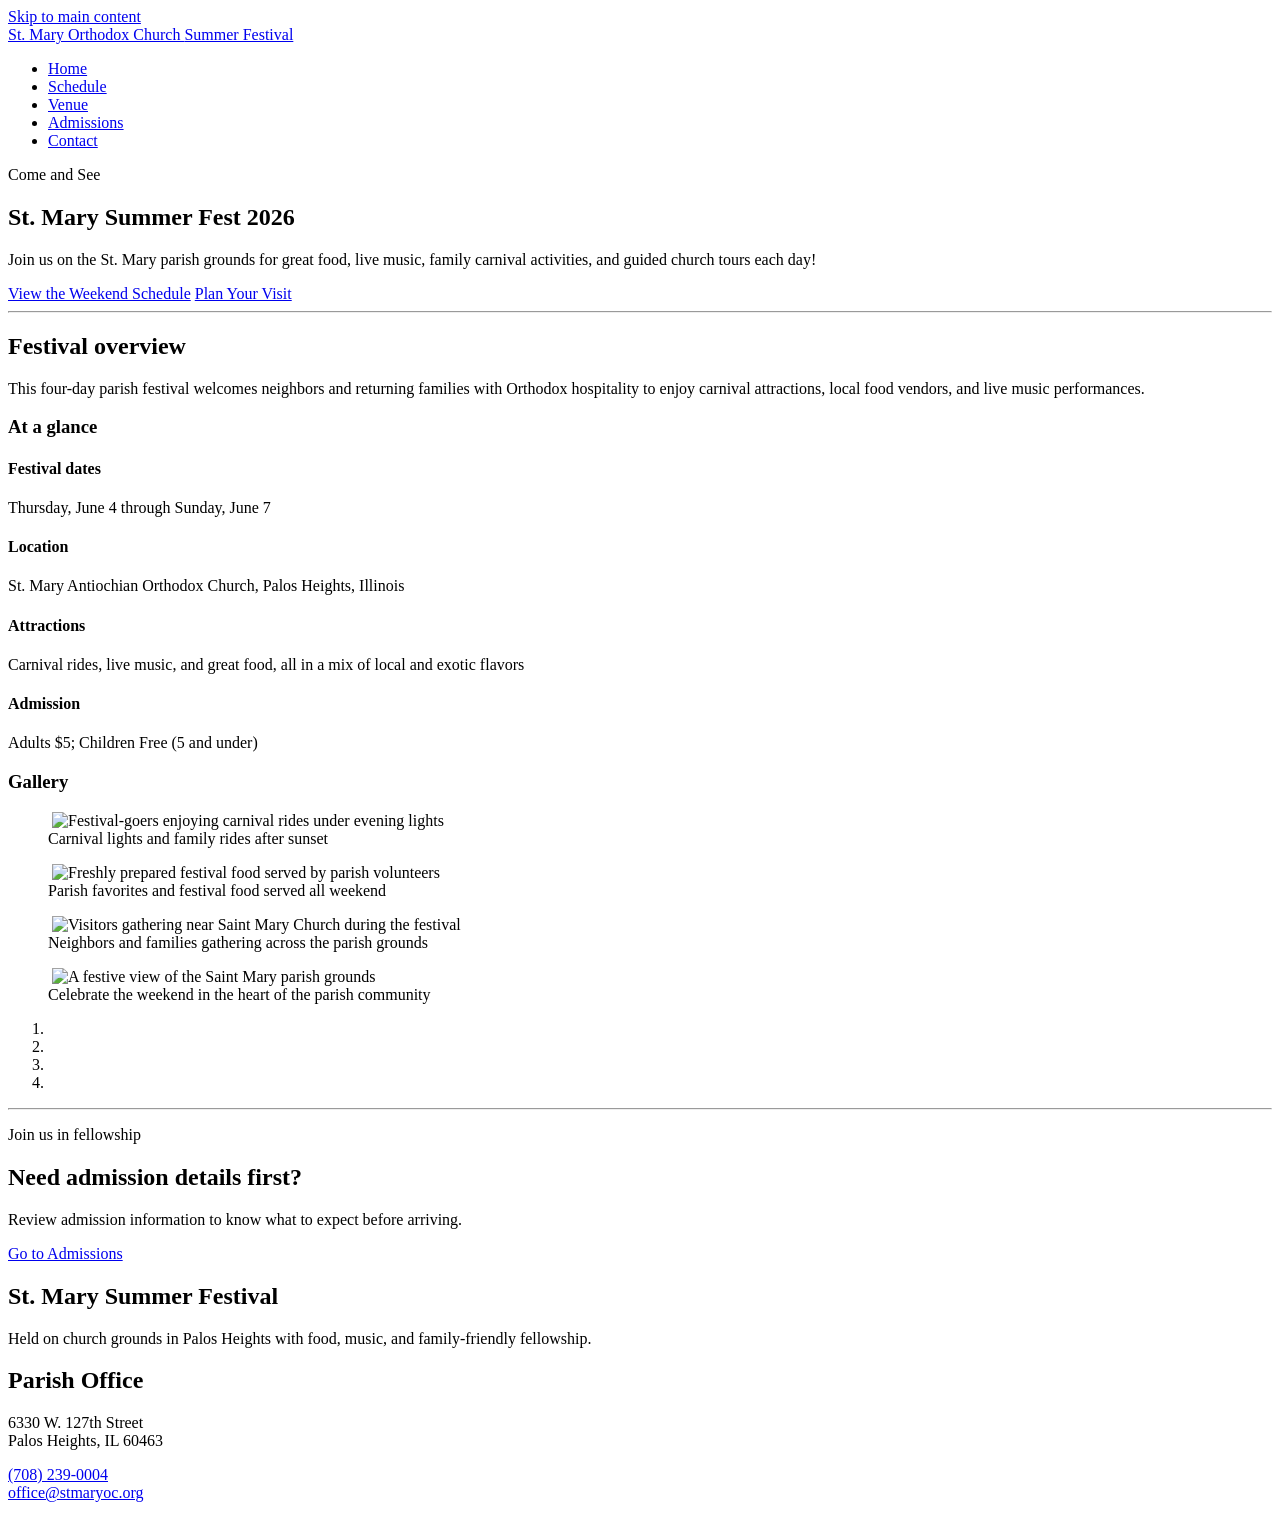
==== commit e75f2e6b: "v0.0.3: fix end date typo" ====
--- a/index.html
+++ b/index.html
@@ -1,6 +1,6 @@
 <!DOCTYPE html><html lang="en"> <head><meta charset="UTF-8"><meta name="viewport" content="width=device-width, initial-scale=1"><meta name="description" content="St. Mary Summer Festival in Orange County with food, music, and family activities."><title>St. Mary Summer Festival</title><link rel="stylesheet" href="/festival/_astro/admissions.IyOBDyh_.css"></head> <body> <a class="skip-link" href="#main-content">Skip to main content</a> <header class="site-header"> <div class="shell header-shell"> <a href="/festival/" class="brand-lockup"> <span class="brand-kicker text-flourish text-flourish--prefix-only text-flourish--cross ornament-role-muted">
 St. Mary Orthodox Church
-</span> <span class="brand-name text-flourish text-flourish--prefix-only text-flourish--fleur">Summer Festival</span> </a> <nav aria-label="Primary navigation"> <ul class="site-nav"> <li> <a href="/festival/" class="nav-link is-active"> Home </a> </li><li> <a href="/festival/schedule/" class="nav-link"> Schedule </a> </li><li> <a href="/festival/venue/" class="nav-link"> Venue </a> </li><li> <a href="/festival/admissions/" class="nav-link"> Admissions </a> </li><li> <a href="/festival/contact/" class="nav-link"> Contact </a> </li> </ul> </nav> </div> </header> <main id="main-content" class="page-shell">  <section class="page-hero"> <p class="eyebrow text-flourish text-flourish--prefix-only text-flourish--cross ornament-role-muted"> Come and See </p> <h1 class="text-flourish text-flourish--fleur">St. Mary Summer Fest 2026</h1> <p class="hero-copy">Join us on the St. Mary parish grounds for great food, live music, family carnival activities, and guided church tours each day!</p> <div class="button-row"> <a class="button" href="/festival/schedule/">View the Weekend Schedule</a> <a class="button button-secondary" href="/festival/venue/"> Plan Your Visit </a> </div> </section> <hr class="section-rule section-rule--fleur ornament-role-muted"> <section class="section-card" aria-labelledby="home-overview-heading"> <h2 id="home-overview-heading" class="text-flourish text-flourish--prefix-only text-flourish--flower"> Festival overview </h2> <p>This four-day parish festival welcomes neighbors and returning families with Orthodox hospitality to enjoy carnival attractions, local food vendors, and live music performances.</p> <div class="overview-lower-subsection" aria-labelledby="home-overview-subsection-heading"> <div class="overview-lower-subsection-content"> <h3 id="home-overview-subsection-heading">At a glance</h3> <div class="fact-grid"> <div> <h4>Festival dates</h4> <p>Thursday, June 4 through Sunday, July 7</p> </div><div> <h4>Location</h4> <p>St. Mary Antiochian Orthodox Church, Palos Heights, Illinois</p> </div><div> <h4>Attractions</h4> <p>Carnival rides, live music, and great food, all in a mix of local and exotic flavors</p> </div><div> <h4>Admission</h4> <p>Adults $5; Children Free (5 and under)</p> </div> </div> </div> <div class="overview-lower-subsection-carousel" aria-labelledby="home-carousel-heading"> <h3 id="home-carousel-heading">Gallery</h3> <section aria-label="Festival image highlights" class="carousel-block" data-carousel data-carousel-interval="3000"> <div class="carousel-track" data-carousel-track tabindex="0"> <figure class="carousel-slide" id="home-carousel-slide-1" data-carousel-slide> <div class="carousel-image-frame"> <img class="carousel-image-backdrop" src="/festival/images/carousel-carnival-01.jpg" alt="" aria-hidden="true" loading="eager" decoding="async"> <img class="carousel-image" src="/festival/images/carousel-carnival-01.jpg" alt="Festival-goers enjoying carnival rides under evening lights" loading="eager" decoding="async"> </div> <figcaption>Carnival lights and family rides after sunset</figcaption> </figure><figure class="carousel-slide" id="home-carousel-slide-2" data-carousel-slide> <div class="carousel-image-frame"> <img class="carousel-image-backdrop" src="/festival/images/carousel-food-01.jpg" alt="" aria-hidden="true" loading="lazy" decoding="async"> <img class="carousel-image" src="/festival/images/carousel-food-01.jpg" alt="Freshly prepared festival food served by parish volunteers" loading="lazy" decoding="async"> </div> <figcaption>Parish favorites and festival food served all weekend</figcaption> </figure><figure class="carousel-slide" id="home-carousel-slide-3" data-carousel-slide> <div class="carousel-image-frame"> <img class="carousel-image-backdrop" src="/festival/images/carousel-church-01.jpg" alt="" aria-hidden="true" loading="lazy" decoding="async"> <img class="carousel-image" src="/festival/images/carousel-church-01.jpg" alt="Visitors gathering near Saint Mary Church during the festival" loading="lazy" decoding="async"> </div> <figcaption>Neighbors and families gathering across the parish grounds</figcaption> </figure><figure class="carousel-slide" id="home-carousel-slide-4" data-carousel-slide> <div class="carousel-image-frame"> <img class="carousel-image-backdrop" src="/festival/images/carousel-church-02.jpg" alt="" aria-hidden="true" loading="lazy" decoding="async"> <img class="carousel-image" src="/festival/images/carousel-church-02.jpg" alt="A festive view of the Saint Mary parish grounds" loading="lazy" decoding="async"> </div> <figcaption>Celebrate the weekend in the heart of the parish community</figcaption> </figure> </div> <ol class="carousel-dots"> <li> <a href="#home-carousel-slide-1" aria-label="View slide 1" aria-current="true" data-carousel-dot></a> </li><li> <a href="#home-carousel-slide-2" aria-label="View slide 2" data-carousel-dot></a> </li><li> <a href="#home-carousel-slide-3" aria-label="View slide 3" data-carousel-dot></a> </li><li> <a href="#home-carousel-slide-4" aria-label="View slide 4" data-carousel-dot></a> </li> </ol> </section> <script>
+</span> <span class="brand-name text-flourish text-flourish--prefix-only text-flourish--fleur">Summer Festival</span> </a> <nav aria-label="Primary navigation"> <ul class="site-nav"> <li> <a href="/festival/" class="nav-link is-active"> Home </a> </li><li> <a href="/festival/schedule/" class="nav-link"> Schedule </a> </li><li> <a href="/festival/venue/" class="nav-link"> Venue </a> </li><li> <a href="/festival/admissions/" class="nav-link"> Admissions </a> </li><li> <a href="/festival/contact/" class="nav-link"> Contact </a> </li> </ul> </nav> </div> </header> <main id="main-content" class="page-shell">  <section class="page-hero"> <p class="eyebrow text-flourish text-flourish--prefix-only text-flourish--cross ornament-role-muted"> Come and See </p> <h1 class="text-flourish text-flourish--fleur">St. Mary Summer Fest 2026</h1> <p class="hero-copy">Join us on the St. Mary parish grounds for great food, live music, family carnival activities, and guided church tours each day!</p> <div class="button-row"> <a class="button" href="/festival/schedule/">View the Weekend Schedule</a> <a class="button button-secondary" href="/festival/venue/"> Plan Your Visit </a> </div> </section> <hr class="section-rule section-rule--fleur ornament-role-muted"> <section class="section-card" aria-labelledby="home-overview-heading"> <h2 id="home-overview-heading" class="text-flourish text-flourish--prefix-only text-flourish--flower"> Festival overview </h2> <p>This four-day parish festival welcomes neighbors and returning families with Orthodox hospitality to enjoy carnival attractions, local food vendors, and live music performances.</p> <div class="overview-lower-subsection" aria-labelledby="home-overview-subsection-heading"> <div class="overview-lower-subsection-content"> <h3 id="home-overview-subsection-heading">At a glance</h3> <div class="fact-grid"> <div> <h4>Festival dates</h4> <p>Thursday, June 4 through Sunday, June 7</p> </div><div> <h4>Location</h4> <p>St. Mary Antiochian Orthodox Church, Palos Heights, Illinois</p> </div><div> <h4>Attractions</h4> <p>Carnival rides, live music, and great food, all in a mix of local and exotic flavors</p> </div><div> <h4>Admission</h4> <p>Adults $5; Children Free (5 and under)</p> </div> </div> </div> <div class="overview-lower-subsection-carousel" aria-labelledby="home-carousel-heading"> <h3 id="home-carousel-heading">Gallery</h3> <section aria-label="Festival image highlights" class="carousel-block" data-carousel data-carousel-interval="3000"> <div class="carousel-track" data-carousel-track tabindex="0"> <figure class="carousel-slide" id="home-carousel-slide-1" data-carousel-slide> <div class="carousel-image-frame"> <img class="carousel-image-backdrop" src="/festival/images/carousel-carnival-01.jpg" alt="" aria-hidden="true" loading="eager" decoding="async"> <img class="carousel-image" src="/festival/images/carousel-carnival-01.jpg" alt="Festival-goers enjoying carnival rides under evening lights" loading="eager" decoding="async"> </div> <figcaption>Carnival lights and family rides after sunset</figcaption> </figure><figure class="carousel-slide" id="home-carousel-slide-2" data-carousel-slide> <div class="carousel-image-frame"> <img class="carousel-image-backdrop" src="/festival/images/carousel-food-01.jpg" alt="" aria-hidden="true" loading="lazy" decoding="async"> <img class="carousel-image" src="/festival/images/carousel-food-01.jpg" alt="Freshly prepared festival food served by parish volunteers" loading="lazy" decoding="async"> </div> <figcaption>Parish favorites and festival food served all weekend</figcaption> </figure><figure class="carousel-slide" id="home-carousel-slide-3" data-carousel-slide> <div class="carousel-image-frame"> <img class="carousel-image-backdrop" src="/festival/images/carousel-church-01.jpg" alt="" aria-hidden="true" loading="lazy" decoding="async"> <img class="carousel-image" src="/festival/images/carousel-church-01.jpg" alt="Visitors gathering near Saint Mary Church during the festival" loading="lazy" decoding="async"> </div> <figcaption>Neighbors and families gathering across the parish grounds</figcaption> </figure><figure class="carousel-slide" id="home-carousel-slide-4" data-carousel-slide> <div class="carousel-image-frame"> <img class="carousel-image-backdrop" src="/festival/images/carousel-church-02.jpg" alt="" aria-hidden="true" loading="lazy" decoding="async"> <img class="carousel-image" src="/festival/images/carousel-church-02.jpg" alt="A festive view of the Saint Mary parish grounds" loading="lazy" decoding="async"> </div> <figcaption>Celebrate the weekend in the heart of the parish community</figcaption> </figure> </div> <ol class="carousel-dots"> <li> <a href="#home-carousel-slide-1" aria-label="View slide 1" aria-current="true" data-carousel-dot></a> </li><li> <a href="#home-carousel-slide-2" aria-label="View slide 2" data-carousel-dot></a> </li><li> <a href="#home-carousel-slide-3" aria-label="View slide 3" data-carousel-dot></a> </li><li> <a href="#home-carousel-slide-4" aria-label="View slide 4" data-carousel-dot></a> </li> </ol> </section> <script>
   (() => {
     const carousels = Array.from(document.querySelectorAll("[data-carousel]"));
     if (carousels.length === 0) {
